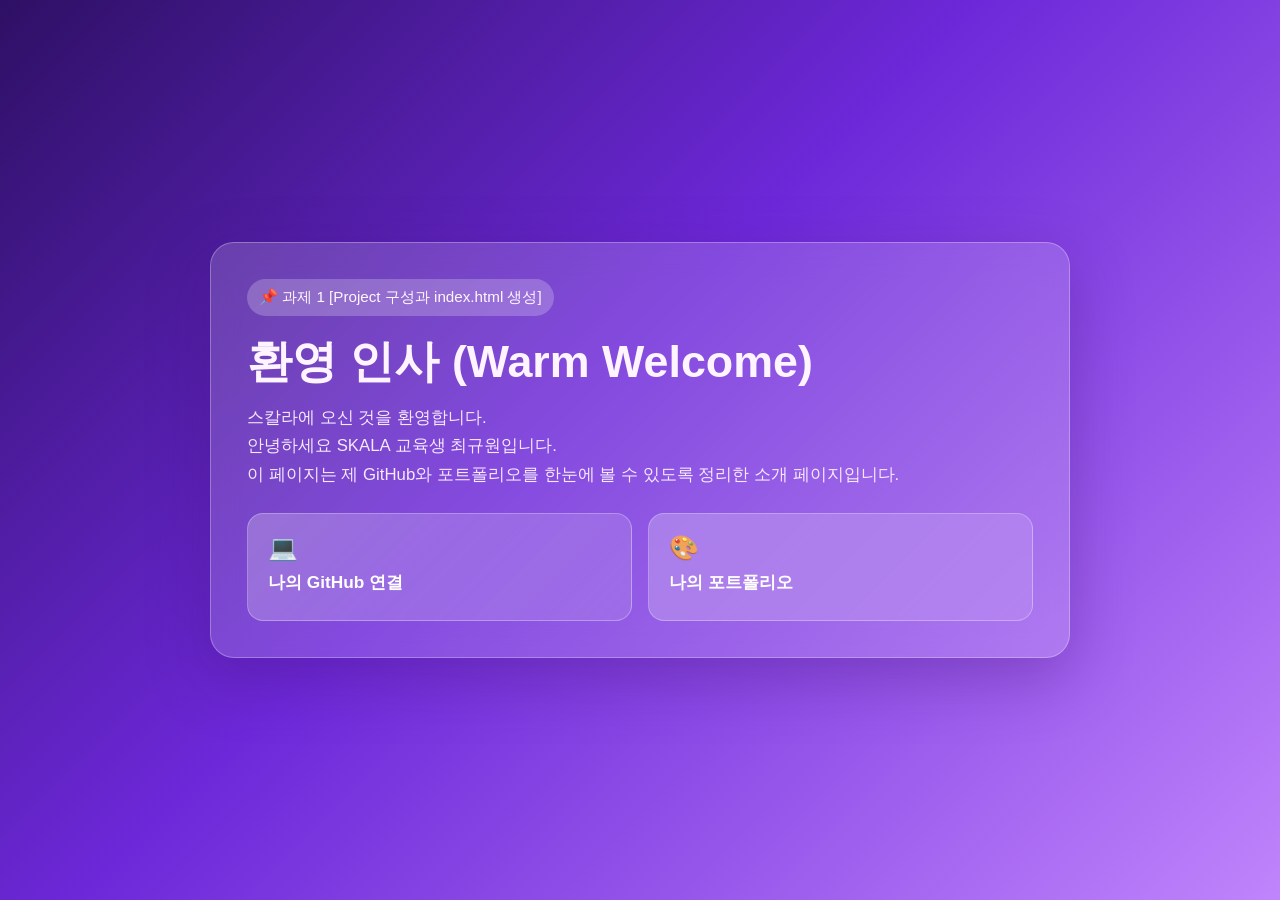
==== html/index.html @ 70545658 "add files" ====
<!DOCTYPE html>
<html lang="ko">
<head>
    <meta charset="UTF-8">
    <meta name="viewport" content="width=device-width, initial-scale=1.0">
    <title>Welcome SKALA</title>
    <style>
        :root {
            color-scheme: dark;
        }

        * {
            box-sizing: border-box;
        }

        body {
            margin: 0;
            font-family: 'Segoe UI', Arial, sans-serif;
            background: linear-gradient(135deg, #2e1065 0%, #6d28d9 45%, #c084fc 100%);
            color: #fdf4ff;
            min-height: 100vh;
            display: flex;
            align-items: center;
            justify-content: center;
            padding: 24px;
        }

        .container {
            width: min(860px, 100%);
            background: rgba(255, 255, 255, 0.16);
            backdrop-filter: blur(16px);
            border: 1px solid rgba(255, 255, 255, 0.28);
            border-radius: 24px;
            box-shadow: 0 20px 60px rgba(70, 20, 120, 0.35);
            padding: 36px;
        }

        .badge {
            display: inline-block;
            padding: 8px 12px;
            border-radius: 999px;
            background: rgba(255, 255, 255, 0.22);
            font-size: 0.95rem;
            margin-bottom: 16px;
            color: #fff7ff;
        }

        h1 {
            margin: 0 0 12px;
            font-size: clamp(1.9rem, 4vw, 2.8rem);
        }

        .subtitle {
            margin: 0 0 24px;
            font-size: 1.05rem;
            line-height: 1.7;
            color: #f5e8ff;
        }

        .link-list {
            display: grid;
            grid-template-columns: repeat(2, minmax(0, 1fr));
            gap: 16px;
        }

        .link-card {
            display: block;
            padding: 20px;
            border-radius: 16px;
            text-decoration: none;
            color: white;
            background: linear-gradient(135deg, rgba(255, 255, 255, 0.24), rgba(255, 255, 255, 0.1));
            border: 1px solid rgba(255, 255, 255, 0.28);
            transition: transform 0.2s ease, box-shadow 0.2s ease;
        }

        .link-card:hover {
            transform: translateY(-4px);
            box-shadow: 0 12px 28px rgba(46, 16, 101, 0.28);
        }

        .icon {
            font-size: 1.5rem;
            margin-bottom: 8px;
            display: block;
        }

        .link-card h3 {
            margin: 0 0 6px;
            font-size: 1.08rem;
        }

        .link-card p {
            margin: 0;
            font-size: 0.95rem;
            color: #f3e8ff;
            line-height: 1.5;
        }

        .footer {
            margin-top: 24px;
            font-size: 0.92rem;
            color: #e9d5ff;
            text-align: center;
        }

        @media (max-width: 700px) {
            .link-list {
                grid-template-columns: 1fr;
            }

            .container {
                padding: 24px;
            }
        }
    </style>
</head>
<body>
    <div class="container">
        <div class="badge">📌 과제 1 [Project 구성과 index.html 생성] </div>
        <h1>환영 인사 (Warm Welcome)</h1>
        <p class="subtitle">스칼라에 오신 것을 환영합니다. 
             <br>안녕하세요 SKALA 교육생 최규원입니다. <br>이 페이지는 제 GitHub와 포트폴리오를 한눈에 볼 수 있도록 정리한 소개 페이지입니다. </p>

        <div class="link-list">
            <a class="link-card" href="https://github.com/gyu2301/" target="_blank" rel="noopener noreferrer">
                <span class="icon">💻</span>
                <h3>나의 GitHub 연결</h3>
            <a class="link-card" href="https://gyu2301.github.io/SKALA-Portfolio/" target="_blank" rel="noopener noreferrer">
                <span class="icon">🎨</span>
                <h3>나의 포트폴리오</h3>
            </a>
        </div>
    </div>
</body>
</html>
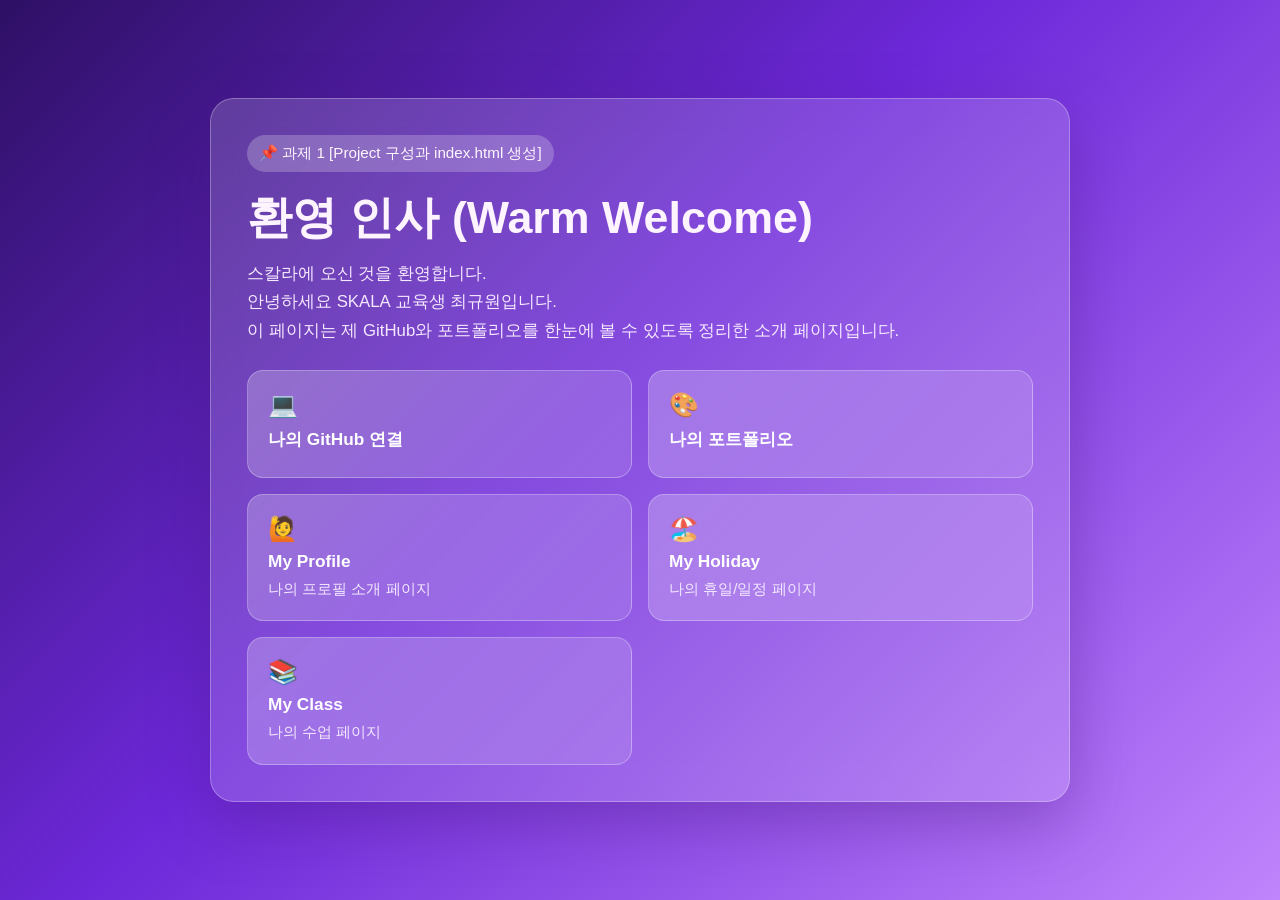
==== commit 3d6cfba9: "add index hyperlink" ====
--- a/html/index.html
+++ b/html/index.html
@@ -117,18 +117,37 @@
 </head>
 <body>
     <div class="container">
-        <div class="badge">📌 과제 1 [Project 구성과 index.html 생성] </div>
+        <div class="badge">📌 과제 1 [Project 구성과 index.html 생성]</div>
         <h1>환영 인사 (Warm Welcome)</h1>
-        <p class="subtitle">스칼라에 오신 것을 환영합니다. 
-             <br>안녕하세요 SKALA 교육생 최규원입니다. <br>이 페이지는 제 GitHub와 포트폴리오를 한눈에 볼 수 있도록 정리한 소개 페이지입니다. </p>
+        <p class="subtitle">
+            스칼라에 오신 것을 환영합니다.<br>
+            안녕하세요 SKALA 교육생 최규원입니다.<br>
+            이 페이지는 제 GitHub와 포트폴리오를 한눈에 볼 수 있도록 정리한 소개 페이지입니다.
+        </p>
 
         <div class="link-list">
             <a class="link-card" href="https://github.com/gyu2301/" target="_blank" rel="noopener noreferrer">
                 <span class="icon">💻</span>
                 <h3>나의 GitHub 연결</h3>
+            </a>
             <a class="link-card" href="https://gyu2301.github.io/SKALA-Portfolio/" target="_blank" rel="noopener noreferrer">
                 <span class="icon">🎨</span>
                 <h3>나의 포트폴리오</h3>
+            </a>
+            <a class="link-card" href="myProfile.html">
+                <span class="icon">🙋</span>
+                <h3>My Profile</h3>
+                <p>나의 프로필 소개 페이지</p>
+            </a>
+            <a class="link-card" href="myHoliday.html">
+                <span class="icon">🏖️</span>
+                <h3>My Holiday</h3>
+                <p>나의 휴일/일정 페이지</p>
+            </a>
+            <a class="link-card" href="myClass.html">
+                <span class="icon">📚</span>
+                <h3>My Class</h3>
+                <p>나의 수업 페이지</p>
             </a>
         </div>
     </div>
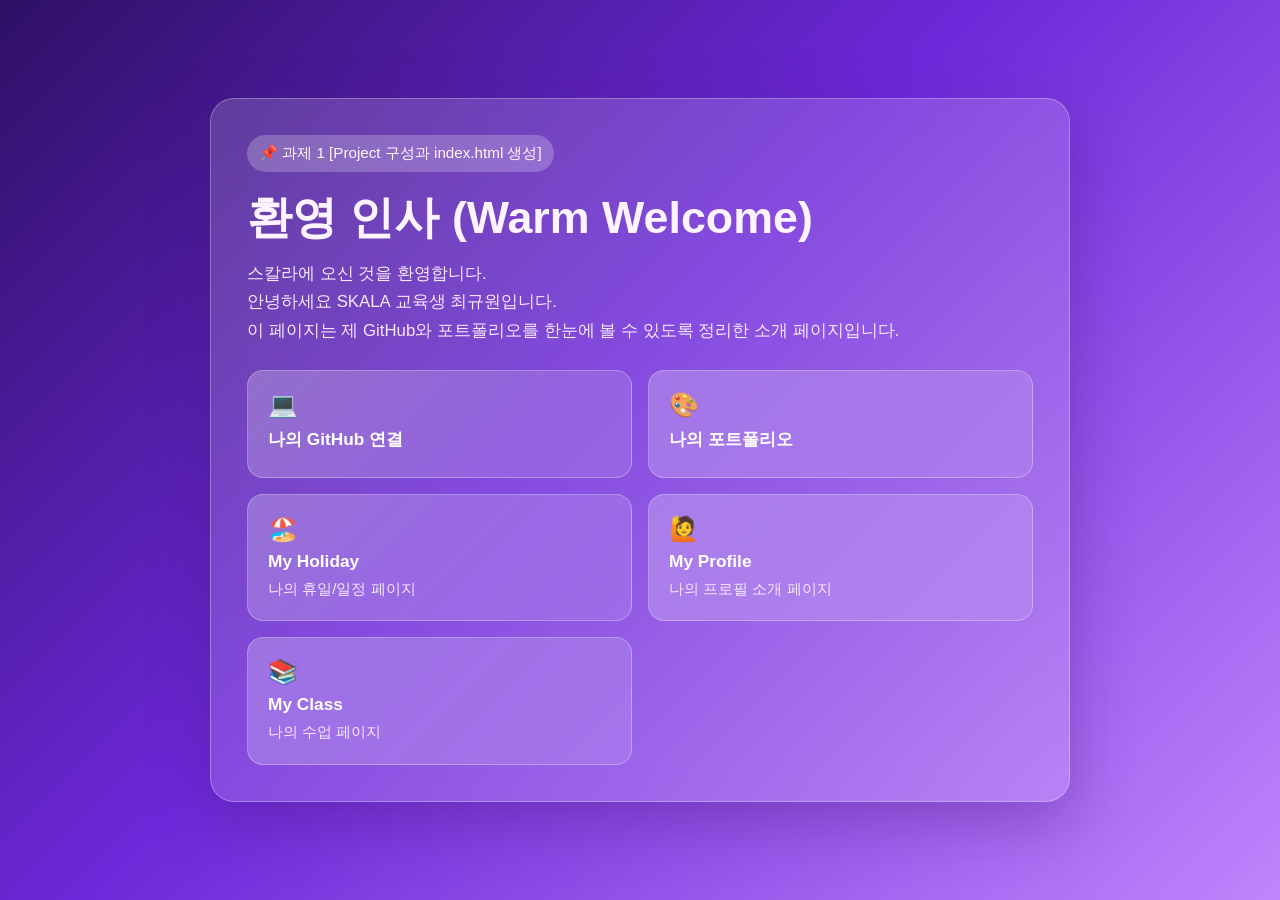
==== commit aa75f2b4: "add label" ====
--- a/html/index.html
+++ b/html/index.html
@@ -134,15 +134,15 @@
                 <span class="icon">🎨</span>
                 <h3>나의 포트폴리오</h3>
             </a>
+            <a class="link-card" href="myHoliday.html">
+                <span class="icon">🏖️</span>
+                <h3>My Holiday</h3>
+                <p>나의 휴일/일정 페이지</p>
+            </a>
             <a class="link-card" href="myProfile.html">
                 <span class="icon">🙋</span>
                 <h3>My Profile</h3>
                 <p>나의 프로필 소개 페이지</p>
-            </a>
-            <a class="link-card" href="myHoliday.html">
-                <span class="icon">🏖️</span>
-                <h3>My Holiday</h3>
-                <p>나의 휴일/일정 페이지</p>
             </a>
             <a class="link-card" href="myClass.html">
                 <span class="icon">📚</span>
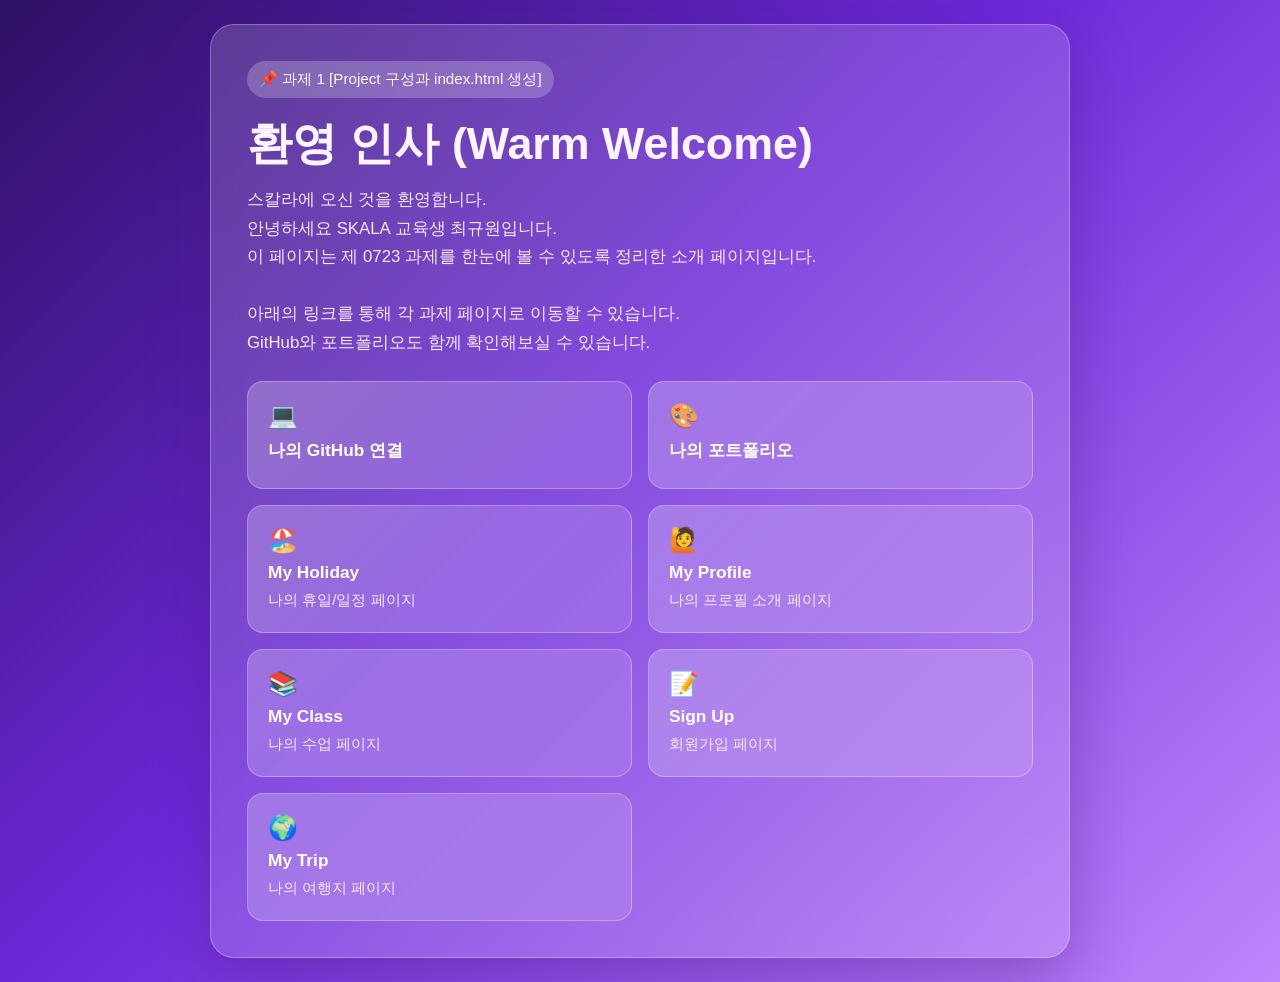
==== commit dda7d338: "myTrip and other small edits" ====
--- a/html/index.html
+++ b/html/index.html
@@ -122,7 +122,9 @@
         <p class="subtitle">
             스칼라에 오신 것을 환영합니다.<br>
             안녕하세요 SKALA 교육생 최규원입니다.<br>
-            이 페이지는 제 GitHub와 포트폴리오를 한눈에 볼 수 있도록 정리한 소개 페이지입니다.
+            이 페이지는 제 0723 과제를 한눈에 볼 수 있도록 정리한 소개 페이지입니다.<br>
+            <br>아래의 링크를 통해 각 과제 페이지로 이동할 수 있습니다.<br>
+            GitHub와 포트폴리오도 함께 확인해보실 수 있습니다.
         </p>
 
         <div class="link-list">
@@ -149,6 +151,16 @@
                 <h3>My Class</h3>
                 <p>나의 수업 페이지</p>
             </a>
+            <a class="link-card" href="signUp.html">
+                <span class="icon">📝</span>
+                <h3>Sign Up</h3>
+                <p>회원가입 페이지</p>
+            </a>
+            <a class="link-card" href="myTrip.html">
+                <span class="icon">🌍</span>
+                <h3>My Trip</h3>
+                <p>나의 여행지 페이지</p>
+            </a>
         </div>
     </div>
 </body>
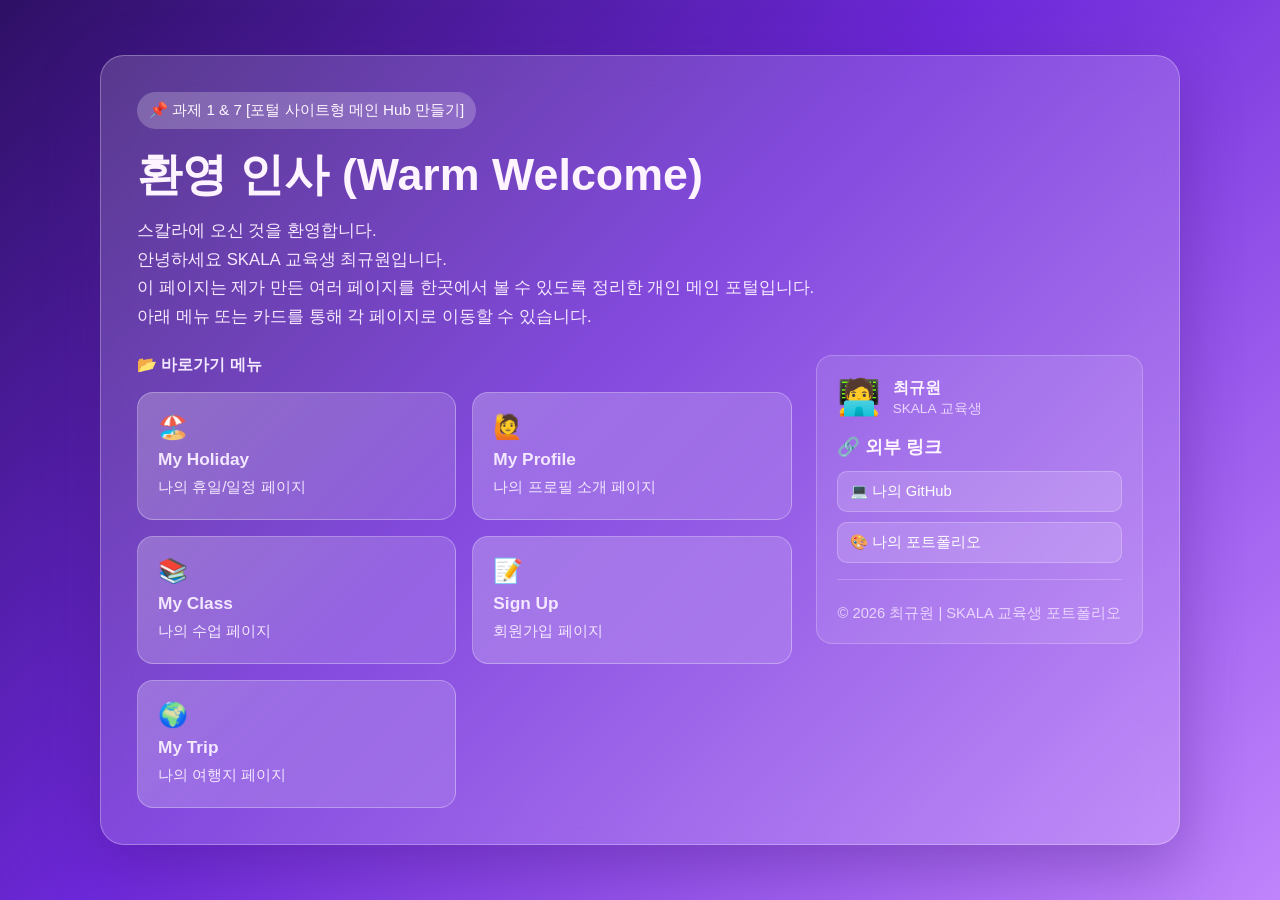
==== commit d682b6e3: "index 최종 Hub로 수정" ====
--- a/html/index.html
+++ b/html/index.html
@@ -26,7 +26,7 @@
         }
 
         .container {
-            width: min(860px, 100%);
+            width: min(1080px, 100%);
             background: rgba(255, 255, 255, 0.16);
             backdrop-filter: blur(16px);
             border: 1px solid rgba(255, 255, 255, 0.28);
@@ -57,6 +57,21 @@
             color: #f5e8ff;
         }
 
+        /* nav (갤러리 메뉴) */
+        .main-nav h3 {
+            margin: 0 0 16px;
+            font-size: 1rem;
+            color: #f3e8ff;
+        }
+
+        /* main + aside 레이아웃 */
+        .content-wrap {
+            display: grid;
+            grid-template-columns: 2fr 1fr;
+            gap: 24px;
+            align-items: start;
+        }
+
         .link-list {
             display: grid;
             grid-template-columns: repeat(2, minmax(0, 1fr));
@@ -97,6 +112,76 @@
             line-height: 1.5;
         }
 
+        /* aside 사이드바 */
+        .sidebar {
+            background: rgba(255, 255, 255, 0.1);
+            border: 1px solid rgba(255, 255, 255, 0.22);
+            border-radius: 16px;
+            padding: 20px;
+        }
+
+        .sidebar h2 {
+            margin: 0 0 12px;
+            font-size: 1.15rem;
+        }
+
+        .sidebar .profile-mini {
+            display: flex;
+            align-items: center;
+            gap: 12px;
+            margin-bottom: 16px;
+        }
+
+        .sidebar .profile-mini .avatar {
+            font-size: 2.2rem;
+        }
+
+        .sidebar .profile-mini strong {
+            display: block;
+            font-size: 1.02rem;
+        }
+
+        .sidebar .profile-mini span {
+            font-size: 0.85rem;
+            color: #e9d5ff;
+        }
+
+        .sidebar ul {
+            list-style: none;
+            margin: 0 0 16px;
+            padding: 0;
+            display: grid;
+            gap: 10px;
+        }
+
+        .sidebar a.side-link {
+            display: block;
+            padding: 10px 12px;
+            border-radius: 10px;
+            text-decoration: none;
+            color: white;
+            background: rgba(255, 255, 255, 0.14);
+            border: 1px solid rgba(255, 255, 255, 0.24);
+            font-size: 0.92rem;
+        }
+
+        .sidebar a.side-link:hover {
+            background: rgba(255, 255, 255, 0.26);
+        }
+
+        .sidebar hr {
+            border: none;
+            border-top: 1px solid rgba(255, 255, 255, 0.22);
+            margin: 16px 0;
+        }
+
+        .sidebar .info-line {
+            font-size: 0.88rem;
+            color: #f3e8ff;
+            line-height: 1.6;
+            margin: 0 0 6px;
+        }
+
         .footer {
             margin-top: 24px;
             font-size: 0.92rem;
@@ -105,6 +190,10 @@
         }
 
         @media (max-width: 700px) {
+            .content-wrap {
+                grid-template-columns: 1fr;
+            }
+
             .link-list {
                 grid-template-columns: 1fr;
             }
@@ -117,51 +206,69 @@
 </head>
 <body>
     <div class="container">
-        <div class="badge">📌 과제 1 [Project 구성과 index.html 생성]</div>
+        <div class="badge">📌 과제 1 &amp; 7 [포털 사이트형 메인 Hub 만들기]</div>
         <h1>환영 인사 (Warm Welcome)</h1>
         <p class="subtitle">
             스칼라에 오신 것을 환영합니다.<br>
             안녕하세요 SKALA 교육생 최규원입니다.<br>
-            이 페이지는 제 0723 과제를 한눈에 볼 수 있도록 정리한 소개 페이지입니다.<br>
-            <br>아래의 링크를 통해 각 과제 페이지로 이동할 수 있습니다.<br>
-            GitHub와 포트폴리오도 함께 확인해보실 수 있습니다.
+            이 페이지는 제가 만든 여러 페이지를 한곳에서 볼 수 있도록 정리한 개인 메인 포털입니다.<br>
+            아래 메뉴 또는 카드를 통해 각 페이지로 이동할 수 있습니다.
         </p>
 
-        <div class="link-list">
-            <a class="link-card" href="https://github.com/gyu2301/" target="_blank" rel="noopener noreferrer">
-                <span class="icon">💻</span>
-                <h3>나의 GitHub 연결</h3>
-            </a>
-            <a class="link-card" href="https://gyu2301.github.io/SKALA-Portfolio/" target="_blank" rel="noopener noreferrer">
-                <span class="icon">🎨</span>
-                <h3>나의 포트폴리오</h3>
-            </a>
-            <a class="link-card" href="myHoliday.html">
-                <span class="icon">🏖️</span>
-                <h3>My Holiday</h3>
-                <p>나의 휴일/일정 페이지</p>
-            </a>
-            <a class="link-card" href="myProfile.html">
-                <span class="icon">🙋</span>
-                <h3>My Profile</h3>
-                <p>나의 프로필 소개 페이지</p>
-            </a>
-            <a class="link-card" href="myClass.html">
-                <span class="icon">📚</span>
-                <h3>My Class</h3>
-                <p>나의 수업 페이지</p>
-            </a>
-            <a class="link-card" href="signUp.html">
-                <span class="icon">📝</span>
-                <h3>Sign Up</h3>
-                <p>회원가입 페이지</p>
-            </a>
-            <a class="link-card" href="myTrip.html">
-                <span class="icon">🌍</span>
-                <h3>My Trip</h3>
-                <p>나의 여행지 페이지</p>
-            </a>
+        <div class="content-wrap">
+            <main class="main-content">
+                <nav class="main-nav">
+                    <h3>📂 바로가기 메뉴</h3>
+                    <div class="link-list">
+                        <a class="link-card" href="myHoliday.html">
+                            <span class="icon">🏖️</span>
+                            <h3>My Holiday</h3>
+                            <p>나의 휴일/일정 페이지</p>
+                        </a>
+                        <a class="link-card" href="myProfile.html">
+                            <span class="icon">🙋</span>
+                            <h3>My Profile</h3>
+                            <p>나의 프로필 소개 페이지</p>
+                        </a>
+                        <a class="link-card" href="myClass.html">
+                            <span class="icon">📚</span>
+                            <h3>My Class</h3>
+                            <p>나의 수업 페이지</p>
+                        </a>
+                        <a class="link-card" href="signUp.html">
+                            <span class="icon">📝</span>
+                            <h3>Sign Up</h3>
+                            <p>회원가입 페이지</p>
+                        </a>
+                        <a class="link-card" href="myTrip.html">
+                            <span class="icon">🌍</span>
+                            <h3>My Trip</h3>
+                            <p>나의 여행지 페이지</p>
+                        </a>
+                    </div>
+                </nav>
+            </main>
+
+            <aside class="sidebar">
+                <div class="profile-mini">
+                    <span class="avatar">🧑‍💻</span>
+                    <div>
+                        <strong>최규원</strong>
+                        <span>SKALA 교육생</span>
+                    </div>
+                </div>
+
+                <h2>🔗 외부 링크</h2>
+                <ul>
+                    <li><a class="side-link" href="https://github.com/gyu2301/" target="_blank" rel="noopener noreferrer">💻 나의 GitHub</a></li>
+                    <li><a class="side-link" href="https://gyu2301.github.io/SKALA-Portfolio/" target="_blank" rel="noopener noreferrer">🎨 나의 포트폴리오</a></li>
+                </ul>
+
+                <hr>
+
+        <div class="footer">
+            © 2026 최규원 | SKALA 교육생 포트폴리오
         </div>
     </div>
 </body>
-</html>+</html>
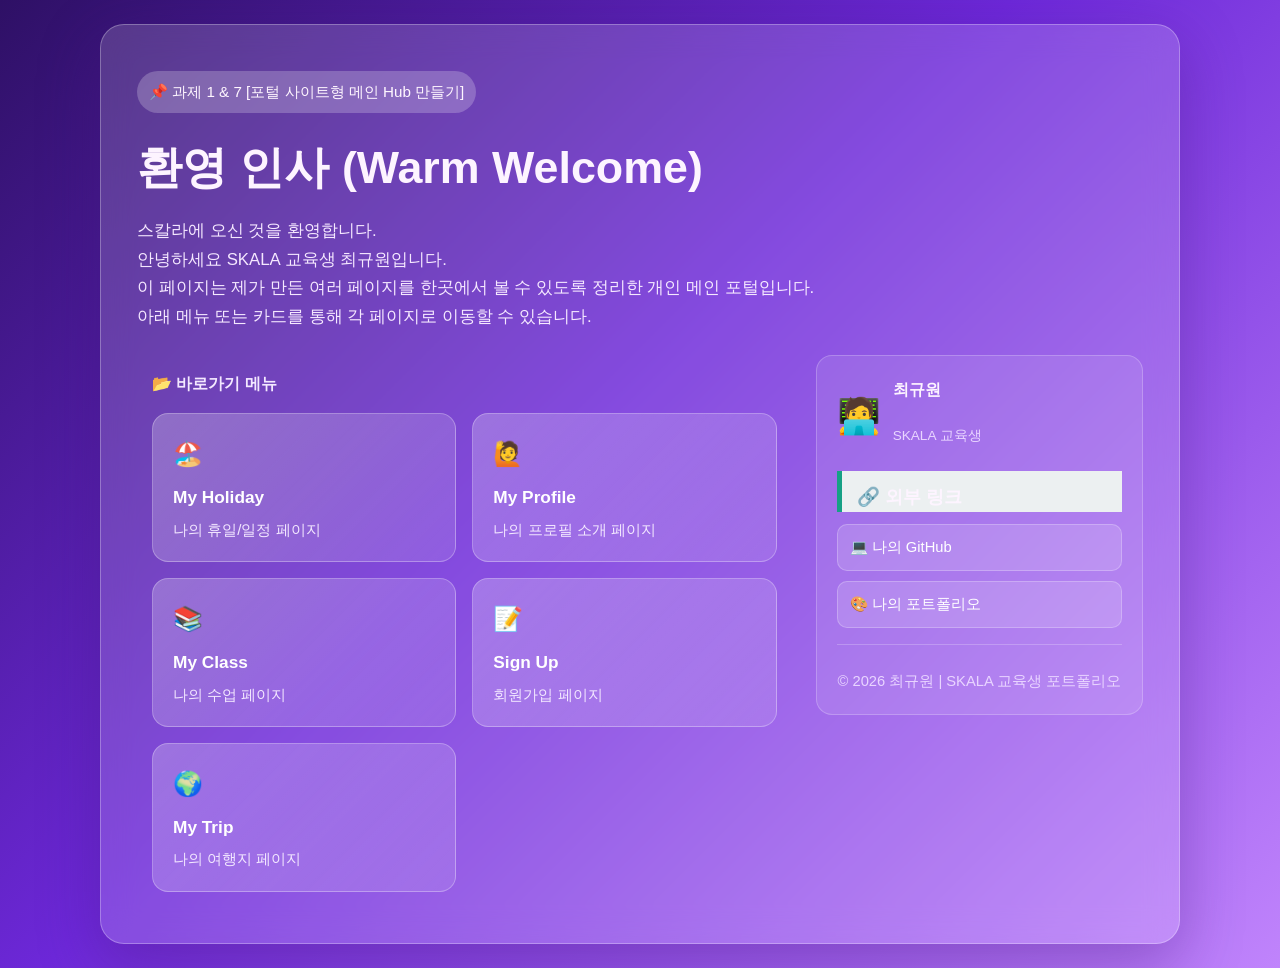
==== commit cc5bc4c9: "style.css 추가 및 링크" ====
--- a/html/index.html
+++ b/html/index.html
@@ -4,6 +4,7 @@
     <meta charset="UTF-8">
     <meta name="viewport" content="width=device-width, initial-scale=1.0">
     <title>Welcome SKALA</title>
+    <link rel="stylesheet" href="../css/style.css">
     <style>
         :root {
             color-scheme: dark;
@@ -48,6 +49,9 @@
         h1 {
             margin: 0 0 12px;
             font-size: clamp(1.9rem, 4vw, 2.8rem);
+            color: #fdf4ff;
+            padding-bottom: 0;
+            border-bottom: none;
         }
 
         .subtitle {
@@ -62,6 +66,8 @@
             margin: 0 0 16px;
             font-size: 1rem;
             color: #f3e8ff;
+            padding-bottom: 0;
+            border-bottom: none;
         }
 
         /* main + aside 레이아웃 */
@@ -92,6 +98,7 @@
         .link-card:hover {
             transform: translateY(-4px);
             box-shadow: 0 12px 28px rgba(46, 16, 101, 0.28);
+            background: linear-gradient(135deg, rgba(255, 255, 255, 0.24), rgba(255, 255, 255, 0.1));
         }
 
         .icon {
@@ -103,6 +110,9 @@
         .link-card h3 {
             margin: 0 0 6px;
             font-size: 1.08rem;
+            color: inherit;
+            padding-bottom: 0;
+            border-bottom: none;
         }
 
         .link-card p {
@@ -123,6 +133,9 @@
         .sidebar h2 {
             margin: 0 0 12px;
             font-size: 1.15rem;
+            color: inherit;
+            padding-bottom: 0;
+            border-bottom: none;
         }
 
         .sidebar .profile-mini {
--- a/css/style.css
+++ b/css/style.css
@@ -0,0 +1,354 @@
+/* ==========================================================================
+   [미션 1] 구글 폰트 불러오기
+   ========================================================================== */
+/* 구글 폰트 서버에서 Noto Sans KR(400:기본, 700:두껍게) 글꼴을 로드합니다. */
+@import url('https://fonts.googleapis.com/css2?family=Sunflower:wght@400;700&display=swap');
+
+/* 전체 페이지 글꼴 및 배경 기본 설정 */
+body {
+    font-family: 'Sunflower', 고딕체; /* 구글 폰트를 적용하고, 실패 시 기본 고딕체 사용 */
+    line-height: 1.7;                  /* 줄간격을 넓혀 가독성 확보 */
+    color: #3c3c3c;                  /* 너무 완전한 검은색(#000)보다 눈이 편한 짙은 회색 */
+    background-color: #eeeeee;       /* 완전 흰색보다 부드러운 아이보리빛 미색 */
+    font-size: 30px;
+}
+
+/* 메인 제목 스타일 (h1) */
+h1 {
+    color: #2c3e50;         /* 신뢰감을 주는 짙은 남색(Navy) */
+    font-size: 50px;           /* 글자 크기 */
+    padding-bottom: 10px;     /* 밑줄과 글자 사이의 여백 */
+    border-bottom: 3px solid #2c3e50; /* 제목 아래에 도톰한 메인 컬러 선 추가 */
+}
+
+/* 부제목 h2: 꽉 찬 한 줄 띠지 느낌 (주요 구역 구분) */
+h2 {
+    color: #2c3e50;             /* 메인 남색 적용 */
+    font-size: 42px;           /* h1보다 조금 작은 크기 */
+    background-color: #ecf0f1;  /* 밝은 회색 배경색으로 한 줄을 채움 */
+    padding: 10px 15px;         /* 박스 내부 여백 (상하 10px, 좌우 15px) */
+    border-left: 5px solid #16a085; /* 왼쪽에 포인트가 되는 청록색 두꺼운 선 추가 */
+    margin-top: 40px;           /* 위쪽 콘텐츠와 충분한 거리 확보 */
+    margin-bottom: 15px;        /* 아래쪽 콘텐츠와의 간격 */
+}
+
+/* 소제목 h3: 말머리 기호(💡/📌 등)를 깔끔하게 강조하는 밑줄 형태 */
+h3 {
+    color: #16a085;             /* 포인트 청록색 적용 */
+    font-size: 38px;           /* 본문보다 약간 큰 크기 */
+    padding-bottom: 5px;        /* 밑줄과의 간격 */
+    border-bottom: 2px solid #16a085; /* 아래쪽에 깔끔한 실선 추가 */
+    margin-top: 25px;
+    margin-bottom: 10px;
+}
+
+/* 본문 텍스트 링크 스타일 */
+a {
+    color: #2980b9;         /* 링크는 선명한 파란색 */
+    text-decoration: none;  /* 밑줄 제거하여 깔끔하게 처리 */
+}
+
+/* 마우스를 올렸을 때만 밑줄이 생기도록 설정 (Hover 가상 클래스 맛보기) */
+a:hover {
+    text-decoration: underline;
+}
+
+/* ==========================================================================
+   [미션 2] 실습과제 박스 모델의 이해
+   ========================================================================== */
+
+/* 박스 크기 계산법 고정 */
+* {
+    box-sizing: border-box;
+}
+
+/* 전체 화면 폭 제한 및 중앙 정렬 (.container) */
+.container {
+    max-width: 1200px;       /* 화면의 최대 가로 폭을 800px로 제한 */
+    margin: 0 auto;         /* 위아래 여백은 0, 좌우는 알아서(auto) 채워 중앙 정렬 */
+    padding: 20px;          /* 브라우저 가장자리에 딱 붙지 않도록 안쪽 여백 추가 */
+}
+
+/* 여행 앨범의 개별 카드 스타일링 (.trip-card) */
+.trip-card {
+    background-color: #ffffff;      /* 카드 배경은 깔끔한 흰색 */
+    border: 1px solid #e0e0e0;      /* 연한 회색 테두리 선 */
+    border-radius: 8px;             /* 모서리를 부드럽게 깎음 */
+    padding: 20px;                  /* 카드 내부 테두리와 콘텐츠 사이의 두툼한 여백 */
+    margin-bottom: 25px;            /* 카드와 카드 사이가 떨어지도록 바깥 아래 여백 추가 */
+    
+    /* 그림자 효과 효과 (선택 사항이지만 박스 모델의 입체감을 주기 좋습니다) */
+    box-shadow: 0 2px 5px rgba(0,0,0,0.05); 
+}
+
+/* 카드 내부의 이미지 조절 */
+.trip-card img {
+    display: block;                 /* 이미지를 블록화하여 아래 글씨와 자연스럽게 줄바꿈 */
+    margin-bottom: 12px;            /* 이미지와 아래 설명 글씨 사이의 여백 */
+    max-width: 100%;                /* 이미지가 부모 박스 밖으로 삐져나가지 않게 방지 */
+    height: auto;
+}
+
+/* 시간표 테이블 정돈 (myClass.html) */
+table {
+    width: 100%;                    /* 테이블이 부모 폭(800px)에 가득 차도록 설정 */
+    border-collapse: collapse;      /* HTML 특유의 겹치고 떨어져 있는 이중 테두리를 하나로 병합 */
+    margin-top: 20px;
+}
+
+th, td {
+    border: 1px solid #dddddd;      /* 얇고 정돈된 테두리 */
+    padding: 12px;                  /* 셀 내부 여백을 늘려 쾌적하게 텍스트 배치 */
+    text-align: center;             /* 글자 중앙 정렬 */
+}
+
+th {
+    background-color: #f8f9fa;      /* 헤더 영역 배경색 지정을 통한 구분 */
+}
+
+/* ==========================================================================
+   [미션 3] 가독성 높은 회원가입 폼
+   ========================================================================== */
+/* 그룹 상자(fieldset)와 제목(legend) 다듬기 */
+fieldset {
+    border: 1px solid #e0e0e0;      /* 딱딱한 검은 선을 연한 회색 실선으로 변경 */
+    border-radius: 6px;             /* 모서리를 둥글게 처리 */
+    padding: 20px;                  /* 그룹 상자 내부 여백을 두툼하게 설정 */
+    margin-bottom: 20px;            /* fieldset끼리 서로 겹치지 않게 바깥 여백 추가 */
+}
+
+legend {
+    font-weight: bold;              /* 그룹 제목은 두껍게 */
+    color: #2c3e50;                 /* 메인 남색 적용 */
+    padding: 0 10px;                /* 선과 글자가 붙지 않도록 좌우 여백 추가 */
+}
+
+/* 텍스트 입력창, 비밀번호창, 셀렉트 박스 일괄 디자인 (태그 및 속성 선택자 활용) */
+input[type="text"],
+input[type="password"],
+input[type="email"],
+input[type="date"],
+select,
+textarea {
+    width: 100%;                    /* 입력창들을 부모 박스 가로 폭에 가득 차게 늘림 */
+    padding: 10px;                  /* 글자가 입력되는 내부 여백을 늘려 쾌적하게 만듦 */
+    margin-top: 5px;                /* label 글씨 바로 밑으로 내려오도록 위쪽 마진 추가 */
+    margin-bottom: 15px;            /* 다음 항목과의 간격 벌리기 */
+    border: 1px solid #cccccc;      /* 부드러운 테두리 선 */
+    border-radius: 4px;             /* 입력창 모서리 깎기 */
+    font-family: inherit;           /* body에 지정된 구글 폰트를 입력창 내부에도 상속 */
+    font-size: 0.95em;
+}
+
+/* 라디오 버튼과 체크박스는 가로 폭 100%에서 제외 (중요!) */
+input[type="radio"],
+input[type="checkbox"] {
+    width: auto;                    /* 동그라미/네모 상자가 거대해지는 것을 방지 */
+    margin-right: 5px;              /* 우측 글씨와의 간격 확보 */
+    cursor: pointer;                /* 마우스를 올렸을 때 손가락 모양으로 변경 */
+}
+
+/* 자기소개창(textarea) 크기 고정 */
+textarea {
+    resize: vertical;               /* 사용자가 가로로 늘려서 레이아웃이 깨지는 것을 방지 (세로만 조절 가능) */
+    min-height: 120px;              /* 최소 높이 지정 */
+}
+
+/* 버튼 공통 스타일링 */
+.btn-submit,
+.btn-reset {
+    padding: 12px 25px;             /* 버튼을 누르기 편하게 뚱뚱하게 만듦 */
+    font-size: 1em;
+    font-weight: bold;
+    border: none;                   /* 기본 브라우저가 주는 투박한 테두리 제거 */
+    border-radius: 4px;             /* 모서리 둥글게 */
+    cursor: pointer;                /* 마우스 포인터 손가락 모양으로 */
+    margin-right: 10px;             /* 버튼끼리 떨어지도록 우측 간격 추가 */
+}
+
+/* 회원가입 버튼 개별 스타일 (메인 포인터 컬러) */
+.btn-submit {
+    background-color: #16a085;      /* 메인 청록색 배경 */
+    color: #ffffff;                 /* 글자색 흰색 */
+}
+
+/* 다시 작성 버튼 개별 스타일 (서브 회색 컬러) */
+.btn-reset {
+    background-color: #bdc3c7;      /* 차분한 회색 배경 */
+    color: #ffffff;
+}
+
+/* ==========================================================================
+   [미션 4] Flex와 Grid로 레이아웃 잡기
+   ========================================================================== */
+/* Flexbox 활용: 가로 메뉴 바 및 부드러운 전환(Transition) */
+nav ul {
+    display: flex;
+    list-style: none;
+    padding: 0;
+    gap: 20px;
+}
+
+nav a {
+    padding: 8px 16px;
+    border-radius: 4px;
+    transition: background-color 0.3s ease, color 0.3s ease; /* 부드러운 변화 */
+}
+
+nav a:hover {
+    background-color: #16a085;
+    color: #ffffff;
+}
+
+/* Grid 활용: 여행지 앨범 3열 바둑판 배치 */
+.trip-grid-container {
+    display: grid;
+    grid-template-columns: repeat(3, 1fr); /* 3열 구조 */
+    gap: 20px;
+}
+
+.content-wrapper {
+    display: flex;      /* 가로 배치 선언 */
+    gap: 30px;          /* 본문과 사이드바 사이의 여백 */
+    align-items: flex-start; /* 두 영역의 높이가 달라도 디자인이 깨지지 않게 설정 */
+}
+
+/** Flexbox로 메인 콘텐츠와 사이드바를 나란히 배치하기 **/ 
+main {
+    flex: 7;            /* 전체 공간 중 70%만큼의 비율을 차지 */
+    padding: 15px;
+}
+aside {
+    flex: 3;            /* 전체 공간 중 30%만큼의 비율을 차지 */
+    background-color: #f8f9fa; /* 사이드바 구분을 위해 연한 배경색 추가 */
+    padding: 15px;
+    border-radius: 6px;
+}
+
+/* ==========================================================================
+   [미션 5] 반응형 미디어 쿼리 (스마트폰 및 태블릿 크기 화면)
+   ========================================================================== */
+/* 화면 가로 폭이 768px 이하(모바일 기기 수준)가 되면 아래 규칙들이 발동합니다. */
+@media (max-width: 768px) {
+    
+    /* 1. 메인 메뉴바를 가로 배치에서 세로 쌓기 구조로 변경 */
+    nav ul {
+        flex-direction: column;
+        gap: 10px;
+    }
+    
+    /* 2. ★ 추가: 오늘의 주요소식(main)과 실시간 정보(aside)를 세로 1열로 정렬 */
+    .content-wrapper {
+        flex-direction: column; /* 가로(row)로 나열되던 flex 아이템들을 세로(column)로 변경 */
+        gap: 20px;
+    }
+
+    /* 모바일에서는 본문과 사이드바가 둘 다 화면 꽉 차게 100% 폭을 쓰도록 유도 */
+    main, aside {
+        width: 100%;
+    }
+    
+    /* 3. 여행 앨범 3열 바둑판을 모바일에서는 1열(1fr)로 늘려서 시원하게 보여줌 */
+    .trip-grid-container {
+        grid-template-columns: 1fr;
+    }
+}
+
+
+/* ==========================================================================
+   [미션 6] 부드러운 전환(Transitions) 및 등장 애니메이션(Animations)
+   ========================================================================== */
+/* [1-1] 메뉴 바 링크 호버 효과 */
+nav a {
+    /* 배경색과 글자색이 바뀔 때 0.3초 동안 부드럽게 스르륵 변하도록 설정 */
+    transition: background-color 0.3s ease, color 0.3s ease;
+    padding: 6px 12px;
+    border-radius: 4px;
+}
+
+nav a:hover {
+    background-color: #16a085;      /* 마우스를 올리면 포인트 청록색 배경 */
+    color: #ffffff;                 /* 글자색은 흰색으로 변경 */
+}
+
+/* [1-2] 회원가입 및 다시작성 버튼 호버 효과 */
+.btn-submit,
+.btn-reset {
+    /* 모든 변경사항(배경색, 불투명도 등)을 0.2초간 부드럽게 처리 */
+    transition: all 0.2s ease;
+}
+
+/* 회원가입 버튼에 마우스를 올리면 살짝 더 어두운 청록색으로 변경 */
+.btn-submit:hover {
+    background-color: #117a65;
+}
+
+/* 다시작성 버튼에 마우스를 올리면 살짝 더 어두운 회색으로 변경 */
+.btn-reset:hover {
+    background-color: #95a5a6;
+}
+
+
+/* 2. 마우스 호버 시 둥실 떠오르는 효과 (Transform & Shadow) */
+
+/* 여행 앨범의 카드 스타일 수정 및 추가 */
+.trip-card {
+    /* 위치 변경(transform)과 그림자(box-shadow)가 변할 때 0.3초 동안 부드럽게 움직이도록 설정 */
+    transition: transform 0.3s ease, box-shadow 0.3s ease;
+}
+
+/* 사용자가 여행 카드에 마우스를 올렸을 때(Hover) */
+.trip-card:hover {
+    transform: translateY(-8px);     /* 카드를 Y축(위쪽) 방향으로 8px만큼 들어 올림 */
+    box-shadow: 0 10px 20px rgba(0, 0, 0, 0.15); /* 그림자를 더 넓고 진하게 하여 공중 붕 뜬 입체감 부여 */
+}
+
+/* 3. 메인 페이지 웰컴 키프레임 애니메이션 (@keyframes) */
+
+/* [3-1] 아래에서 위로 부드럽게 페이드인 되는 애니메이션 설정 구조 정의 */
+@keyframes fadeInUp {
+    from {
+        opacity: 0;                 /* 처음에는 투명하게 숨김 */
+        transform: translateY(20px); /* 원래 위치보다 20px 아래에서 시작 */
+    }
+    to {
+        opacity: 1;                 /* 선명하게 나타남 */
+        transform: translateY(0);    /* 제자리로 정착 */
+    }
+}
+
+/* [3-2] 정의한 fadeInUp 애니메이션을 index.html의 헤더 타이틀에 적용 */
+header h1 {
+    /* 애니메이션 이름 / 0.8초 동안 실행 / 부드럽게 끝남 / 애니메이션이 끝난 후 최종 상태(to) 유지 */
+    animation: fadeInUp 0.8s ease-out forwards;
+}
+
+/* ==========================================================================
+   [No 미션] 그냥 자바스크립트 천국영역 예쁘게 꾸미기
+   ========================================================================== */
+
+aside section:last-child {
+    display: flex;
+    flex-direction: column;
+    align-items: center; /* 버튼들을 정가운데로 정렬 */
+    gap: 10px;
+}
+
+aside section:last-child button {
+    width: 85%;                 /* 가로 폭을 85%로 줄여서 좌우 여백 확보 */
+    padding: 10px;
+    border: none;
+    border-radius: 20px;        /* 조약돌처럼 둥글고 귀여운 알약 모양 버튼 */
+    font-size: 0.9em;
+    font-weight: bold;
+    color: #ffffff;
+    cursor: pointer;
+    box-shadow: 0 2px 5px rgba(0,0,0,0.05); /* 은은한 그림자 추가 */
+    transition: all 0.2s ease;
+}
+
+/* 마우스 올렸을 때 둥실 떠오르는 효과 */
+aside section:last-child button:hover {
+    transform: translateY(-2px);
+    box-shadow: 0 4px 10px rgba(0,0,0,0.15);
+}
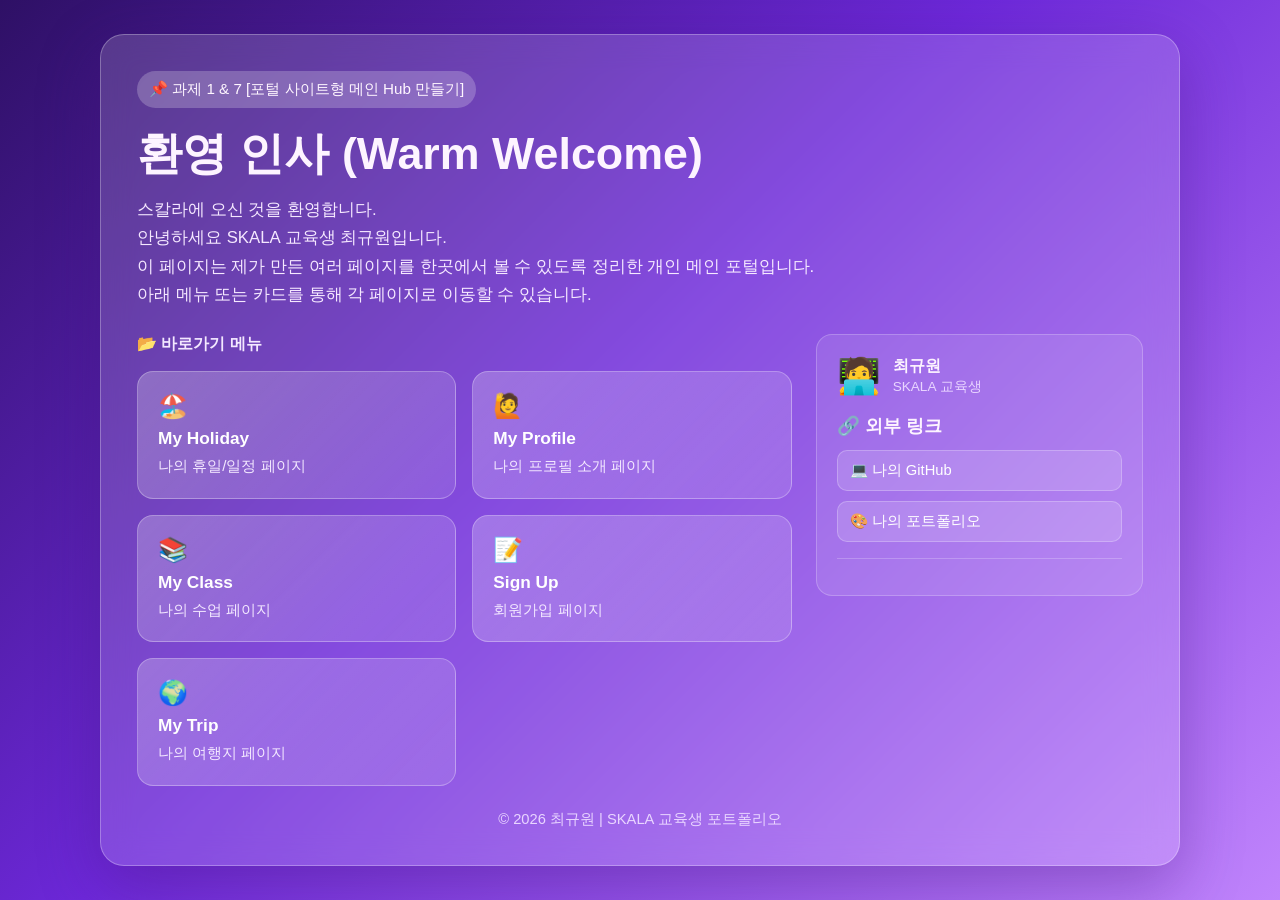
==== commit dae899c3: "style edit" ====
--- a/html/index.html
+++ b/html/index.html
@@ -4,7 +4,6 @@
     <meta charset="UTF-8">
     <meta name="viewport" content="width=device-width, initial-scale=1.0">
     <title>Welcome SKALA</title>
-    <link rel="stylesheet" href="../css/style.css">
     <style>
         :root {
             color-scheme: dark;
@@ -278,6 +277,8 @@
                 </ul>
 
                 <hr>
+            </aside>
+        </div>
 
         <div class="footer">
             © 2026 최규원 | SKALA 교육생 포트폴리오
